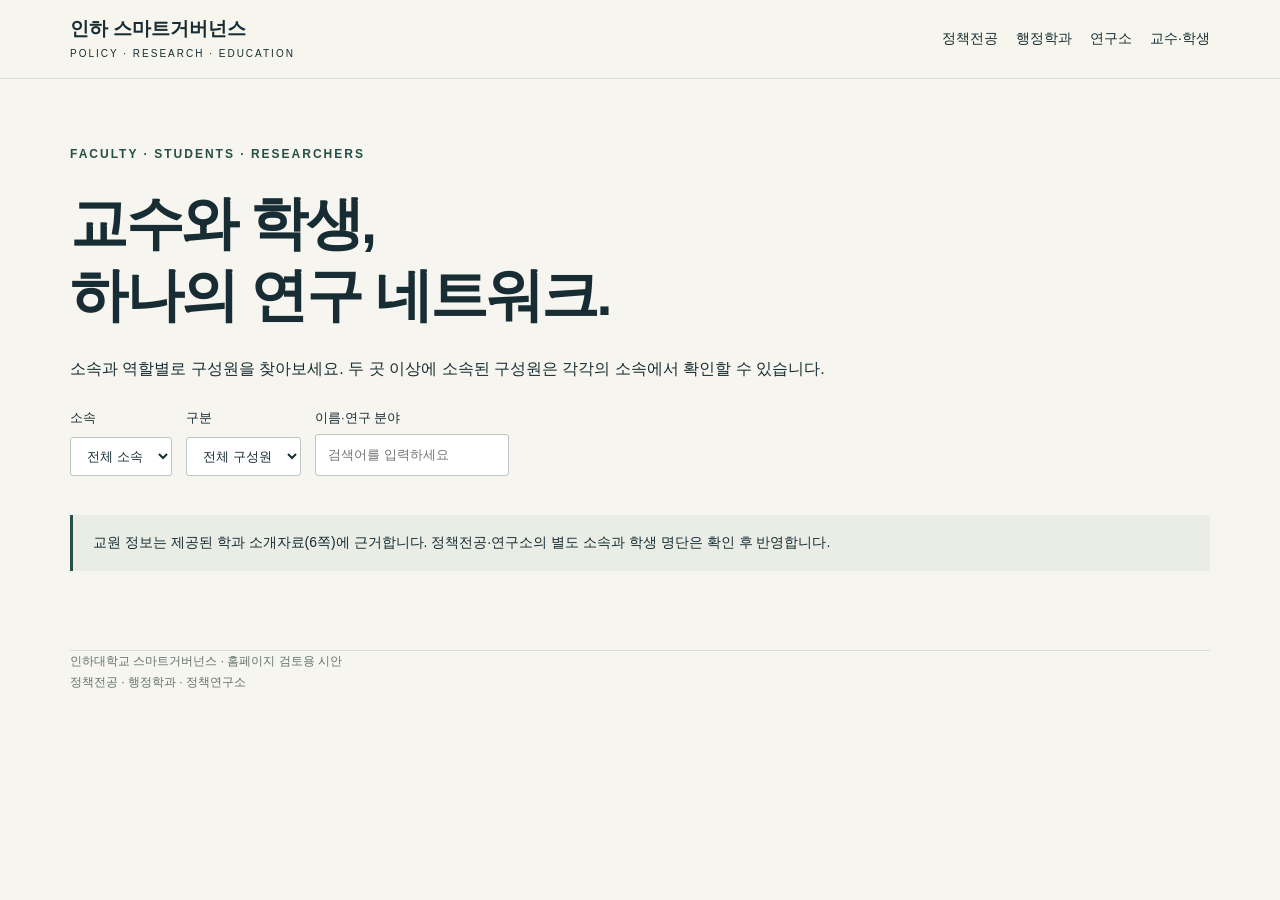
==== members.html @ 076cca41 "Add files via upload" ====
<!doctype html><html lang="ko"><head><meta charset="utf-8"><meta name="viewport" content="width=device-width,initial-scale=1"><link rel="stylesheet" href="portal.css"><title>교수·학생 | 인하 스마트거버넌스</title></head><body><header><div class="bar"><a class="brand" href="index.html">인하 스마트거버넌스<small>POLICY · RESEARCH · EDUCATION</small></a><nav><a href="index.html#policy">정책전공</a><a href="index.html#department">행정학과</a><a href="index.html#institute">연구소</a><a href="members.html">교수·학생</a></nav></div></header><main class="wrap"><section class="section"><div class="eyebrow">Faculty · Students · Researchers</div><h1>교수와 학생,<br>하나의 연구 네트워크.</h1><p>소속과 역할별로 구성원을 찾아보세요. 두 곳 이상에 소속된 구성원은 각각의 소속에서 확인할 수 있습니다.</p><div class="profile-tools"><label>소속<select id="unit-filter"><option value="all">전체 소속</option></select></label><label>구분<select id="role-filter"><option value="all">전체 구성원</option><option value="faculty">교수·교원</option><option value="student">학생</option><option value="researcher">연구원</option></select></label><label>이름·연구 분야<input id="member-search" type="search" placeholder="검색어를 입력하세요"></label></div><p id="member-count" role="status" class="muted"></p><div id="members" class="member-grid"></div><p class="notice">교원 정보는 제공된 학과 소개자료(6쪽)에 근거합니다. 정책전공·연구소의 별도 소속과 학생 명단은 확인 후 반영합니다.</p></section></main><footer class="wrap">인하대학교 스마트거버넌스 · 홈페이지 검토용 시안<br>정책전공 · 행정학과 · 정책연구소</footer><script src="members.js"></script></body></html>
---- portal.css ----
:root{--ink:#172d33;--green:#254f48;--paper:#f6f5ef;--line:#d8dfda;--muted:#63736f}*{box-sizing:border-box}html{scroll-behavior:smooth;scroll-padding-top:90px}body{margin:0;background:var(--paper);color:var(--ink);font-family:Arial,'Noto Sans KR','Malgun Gothic',sans-serif;line-height:1.7}a{color:inherit;text-decoration:none}button{font:inherit;cursor:pointer}header{background:rgba(246,245,239,.97);border-bottom:1px solid var(--line);position:sticky;top:0;z-index:5}.bar{max-width:1200px;margin:auto;padding:18px 30px;display:flex;align-items:center;gap:30px}.brand{font-weight:700;font-size:19px;line-height:1.2}.brand small{display:block;font-size:10px;letter-spacing:2px;margin-top:7px;font-weight:400}nav{margin-left:auto;display:flex;gap:18px;font-size:14px}#lang{background:transparent;border:1px solid var(--line);border-radius:20px;padding:5px 14px;font-size:12px}.wrap{max-width:1200px;margin:auto;padding:0 30px}.hero{padding:82px 0 68px;display:grid;grid-template-columns:1.25fr 1fr;gap:50px;align-items:center}.eyebrow{font-size:12px;letter-spacing:2px;font-weight:700;color:var(--green);text-transform:uppercase}h1{font-size:clamp(36px,4.5vw,64px);line-height:1.24;letter-spacing:-2.5px;margin:24px 0}h2{font-size:32px;letter-spacing:-1px;line-height:1.35;margin:15px 0}h3{font-size:23px;line-height:1.4;margin:12px 0}.intro{max-width:560px;color:var(--muted);font-size:17px}.actions{display:flex;gap:12px;flex-wrap:wrap;margin-top:30px}.btn{display:inline-block;padding:12px 23px;border:1px solid var(--green);border-radius:3px;font-size:14px;font-weight:700}.primary{background:var(--green);color:white}.art{height:380px;background:#dde6dc;position:relative;overflow:hidden;display:flex;align-items:center;justify-content:center}.art svg{width:100%;height:100%}.art-label{position:absolute;bottom:25px;left:28px;color:var(--green);font-size:11px;letter-spacing:2px}.draft{font-size:12px;color:var(--muted);padding:12px 0;border-top:1px solid var(--line);border-bottom:1px solid var(--line)}.section{padding:65px 0;border-bottom:1px solid var(--line)}.section-title{display:flex;justify-content:space-between;align-items:end;gap:30px;margin-bottom:30px}.section-title p{max-width:430px;color:var(--muted);font-size:14px}.portals{display:grid;grid-template-columns:1fr 1fr;gap:24px}.portal{padding:34px;background:white;border:1px solid var(--line)}.portal:last-child{background:var(--green);color:white}.portal p{opacity:.8;font-size:15px}.portal a{display:block;margin-top:25px;padding-top:18px;border-top:1px solid #93a59c;display:flex;justify-content:space-between}.topics{display:grid;grid-template-columns:repeat(3,1fr);gap:30px}.topic{border-top:2px solid var(--green);padding-top:20px}.num{font-size:12px;color:var(--muted);letter-spacing:1px}.topic p{font-size:14px;color:var(--muted)}.split{display:grid;grid-template-columns:1fr 1.35fr;gap:65px}.list{border-top:1px solid var(--line)}.row{padding:19px 0;border-bottom:1px solid var(--line);display:grid;grid-template-columns:110px 1fr;gap:16px}.row .tag{font-size:12px;color:var(--green)}.row p{margin:0;font-size:14px}.status{display:block;color:var(--muted);font-size:12px;margin-top:5px}.info{background:#e9ede6;padding:35px}.info p{font-size:14px;color:var(--muted)}footer{padding:40px 0;color:var(--muted);font-size:12px}.footer-grid{display:flex;justify-content:space-between;gap:30px}.contact-link{text-decoration:underline;text-underline-offset:4px}a:focus-visible,button:focus-visible{outline:3px solid #b78642;outline-offset:5px}@media(max-width:760px){.bar{padding:14px 20px;flex-wrap:wrap;gap:15px}.brand{font-size:16px}nav{order:3;width:100%;justify-content:space-between;gap:8px;font-size:12px}#lang{margin-left:auto}.wrap{padding:0 22px}.hero{grid-template-columns:1fr;padding:45px 0;gap:30px}h1{letter-spacing:-1.5px}.art{height:240px}.portals,.topics,.split{grid-template-columns:1fr}.split{gap:25px}.section{padding:42px 0}.section-title{display:block}.portal{padding:25px}.footer-grid{display:block}.row{grid-template-columns:80px 1fr}}

.portals.three{grid-template-columns:repeat(3,1fr)}.portal:nth-child(2){background:#e9ede6}.portal:nth-child(3){background:var(--green);color:white}.profile-tools{display:flex;gap:14px;flex-wrap:wrap;margin:25px 0}.profile-tools label{font-size:13px;display:grid;gap:5px}input,select,textarea{font:inherit;padding:9px 12px;border:1px solid #b9c9c0;border-radius:3px;background:white;color:var(--ink);max-width:100%}.member-grid{display:grid;grid-template-columns:repeat(3,1fr);gap:20px}.member{border:1px solid var(--line);padding:25px;background:white}.member .initial{width:45px;height:45px;background:#e9ede6;border-radius:50%;display:grid;place-items:center;font-size:19px}.member h3{font-size:20px;margin-bottom:6px}.member p{font-size:14px;color:var(--muted)}.badge{font-size:11px;background:#e9ede6;color:var(--green);display:inline-block;padding:3px 8px;margin:3px 4px 3px 0}.member .detail{font-size:12px;color:var(--muted)}.edit-grid{display:grid;grid-template-columns:1fr 1fr;gap:18px}.edit-grid label{display:grid;gap:6px;font-size:14px}.edit-grid .full{grid-column:1/-1}.edit-grid textarea{min-height:90px}.checks{display:flex;flex-wrap:wrap;gap:18px}.checks label{display:flex;align-items:center;gap:5px}.notice{padding:16px 20px;border-left:3px solid var(--green);background:#e9ede6;font-size:14px}.editor-list{display:flex;gap:8px;flex-wrap:wrap;margin:20px 0}.editor-list button{border:1px solid var(--line);background:white;padding:8px 13px}.editor-list button[aria-pressed=true]{background:var(--green);color:white}.muted{color:var(--muted)}.btn.secondary{background:white;color:var(--green)}#editor-status{min-height:24px;font-size:13px;color:var(--green)}.units-desc{font-size:12px}.table-scroll{overflow:auto}@media(max-width:900px){.portals.three,.member-grid{grid-template-columns:1fr 1fr}nav{gap:10px}}@media(max-width:650px){.portals.three,.member-grid,.edit-grid{grid-template-columns:1fr}.edit-grid .full{grid-column:1}nav{overflow:auto;white-space:nowrap}.profile-tools label{width:100%}}
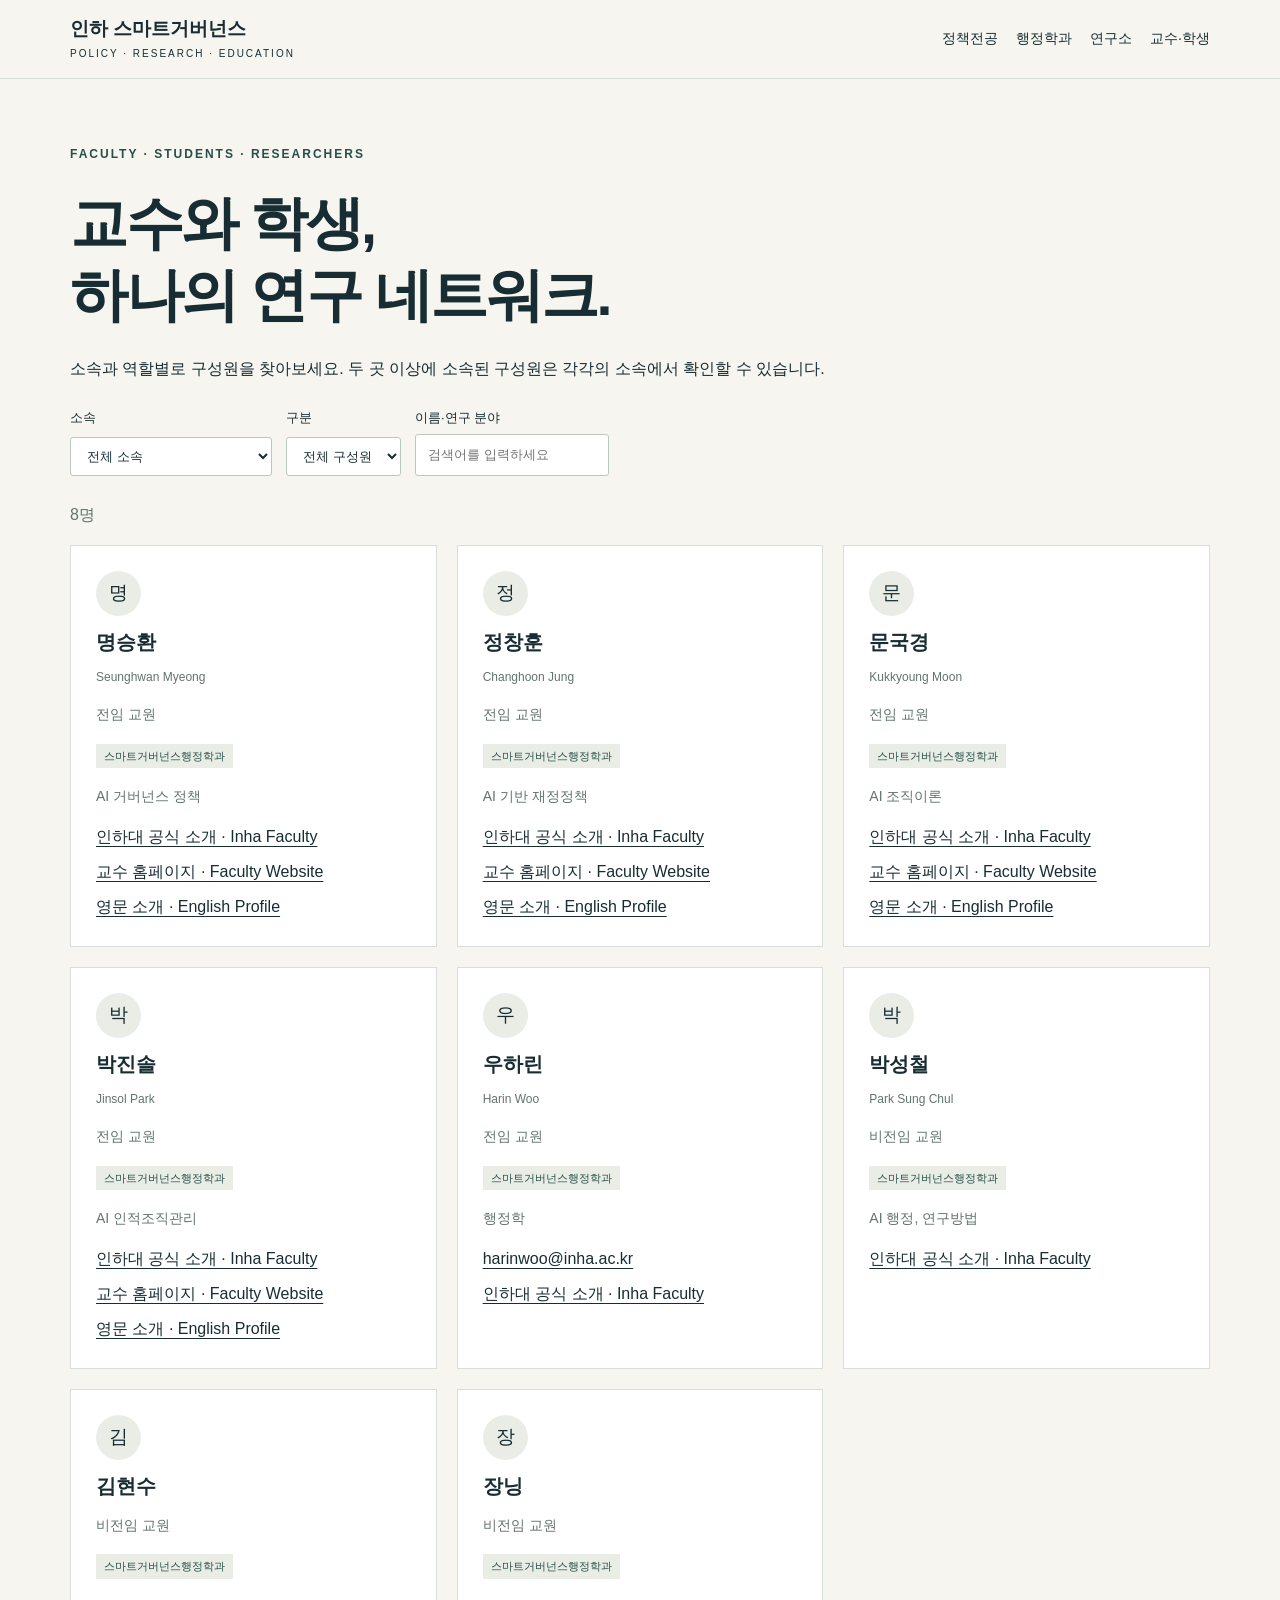
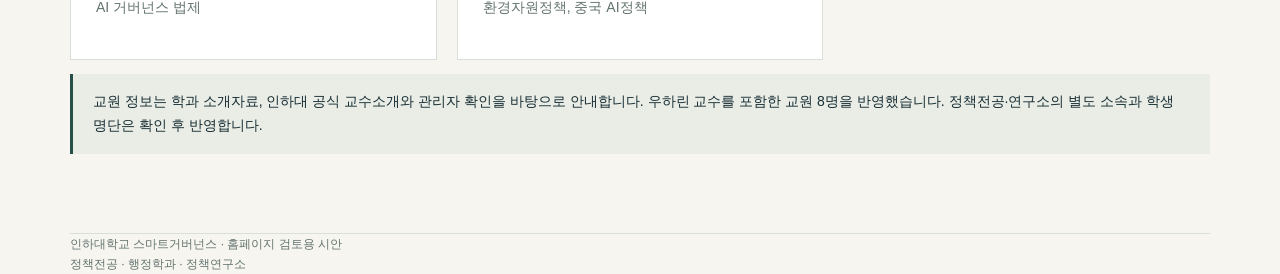
==== commit 6d5cda99: "Add files via upload" ====
--- a/members.html
+++ b/members.html
@@ -1 +1 @@
-<!doctype html><html lang="ko"><head><meta charset="utf-8"><meta name="viewport" content="width=device-width,initial-scale=1"><link rel="stylesheet" href="portal.css"><title>교수·학생 | 인하 스마트거버넌스</title></head><body><header><div class="bar"><a class="brand" href="index.html">인하 스마트거버넌스<small>POLICY · RESEARCH · EDUCATION</small></a><nav><a href="index.html#policy">정책전공</a><a href="index.html#department">행정학과</a><a href="index.html#institute">연구소</a><a href="members.html">교수·학생</a></nav></div></header><main class="wrap"><section class="section"><div class="eyebrow">Faculty · Students · Researchers</div><h1>교수와 학생,<br>하나의 연구 네트워크.</h1><p>소속과 역할별로 구성원을 찾아보세요. 두 곳 이상에 소속된 구성원은 각각의 소속에서 확인할 수 있습니다.</p><div class="profile-tools"><label>소속<select id="unit-filter"><option value="all">전체 소속</option></select></label><label>구분<select id="role-filter"><option value="all">전체 구성원</option><option value="faculty">교수·교원</option><option value="student">학생</option><option value="researcher">연구원</option></select></label><label>이름·연구 분야<input id="member-search" type="search" placeholder="검색어를 입력하세요"></label></div><p id="member-count" role="status" class="muted"></p><div id="members" class="member-grid"></div><p class="notice">교원 정보는 제공된 학과 소개자료(6쪽)에 근거합니다. 정책전공·연구소의 별도 소속과 학생 명단은 확인 후 반영합니다.</p></section></main><footer class="wrap">인하대학교 스마트거버넌스 · 홈페이지 검토용 시안<br>정책전공 · 행정학과 · 정책연구소</footer><script src="members.js"></script></body></html>+<!doctype html><html lang="ko"><head><meta charset="utf-8"><meta name="viewport" content="width=device-width,initial-scale=1"><link rel="stylesheet" href="portal.css"><title>교수·학생 | 인하 스마트거버넌스</title></head><body><header><div class="bar"><a class="brand" href="index.html">인하 스마트거버넌스<small>POLICY · RESEARCH · EDUCATION</small></a><nav><a href="index.html#policy">정책전공</a><a href="index.html#department">행정학과</a><a href="index.html#institute">연구소</a><a href="members.html">교수·학생</a></nav></div></header><main class="wrap"><section class="section"><div class="eyebrow">Faculty · Students · Researchers</div><h1>교수와 학생,<br>하나의 연구 네트워크.</h1><p>소속과 역할별로 구성원을 찾아보세요. 두 곳 이상에 소속된 구성원은 각각의 소속에서 확인할 수 있습니다.</p><div class="profile-tools"><label>소속<select id="unit-filter"><option value="all">전체 소속</option></select></label><label>구분<select id="role-filter"><option value="all">전체 구성원</option><option value="faculty">교수·교원</option><option value="student">학생</option><option value="researcher">연구원</option></select></label><label>이름·연구 분야<input id="member-search" type="search" placeholder="검색어를 입력하세요"></label></div><p id="member-count" role="status" class="muted"></p><div id="members" class="member-grid"></div><p class="notice">교원 정보는 학과 소개자료, 인하대 공식 교수소개와 관리자 확인을 바탕으로 안내합니다. 우하린 교수를 포함한 교원 8명을 반영했습니다. 정책전공·연구소의 별도 소속과 학생 명단은 확인 후 반영합니다.</p></section></main><footer class="wrap">인하대학교 스마트거버넌스 · 홈페이지 검토용 시안<br>정책전공 · 행정학과 · 정책연구소</footer><script src="members.js"></script></body></html>
